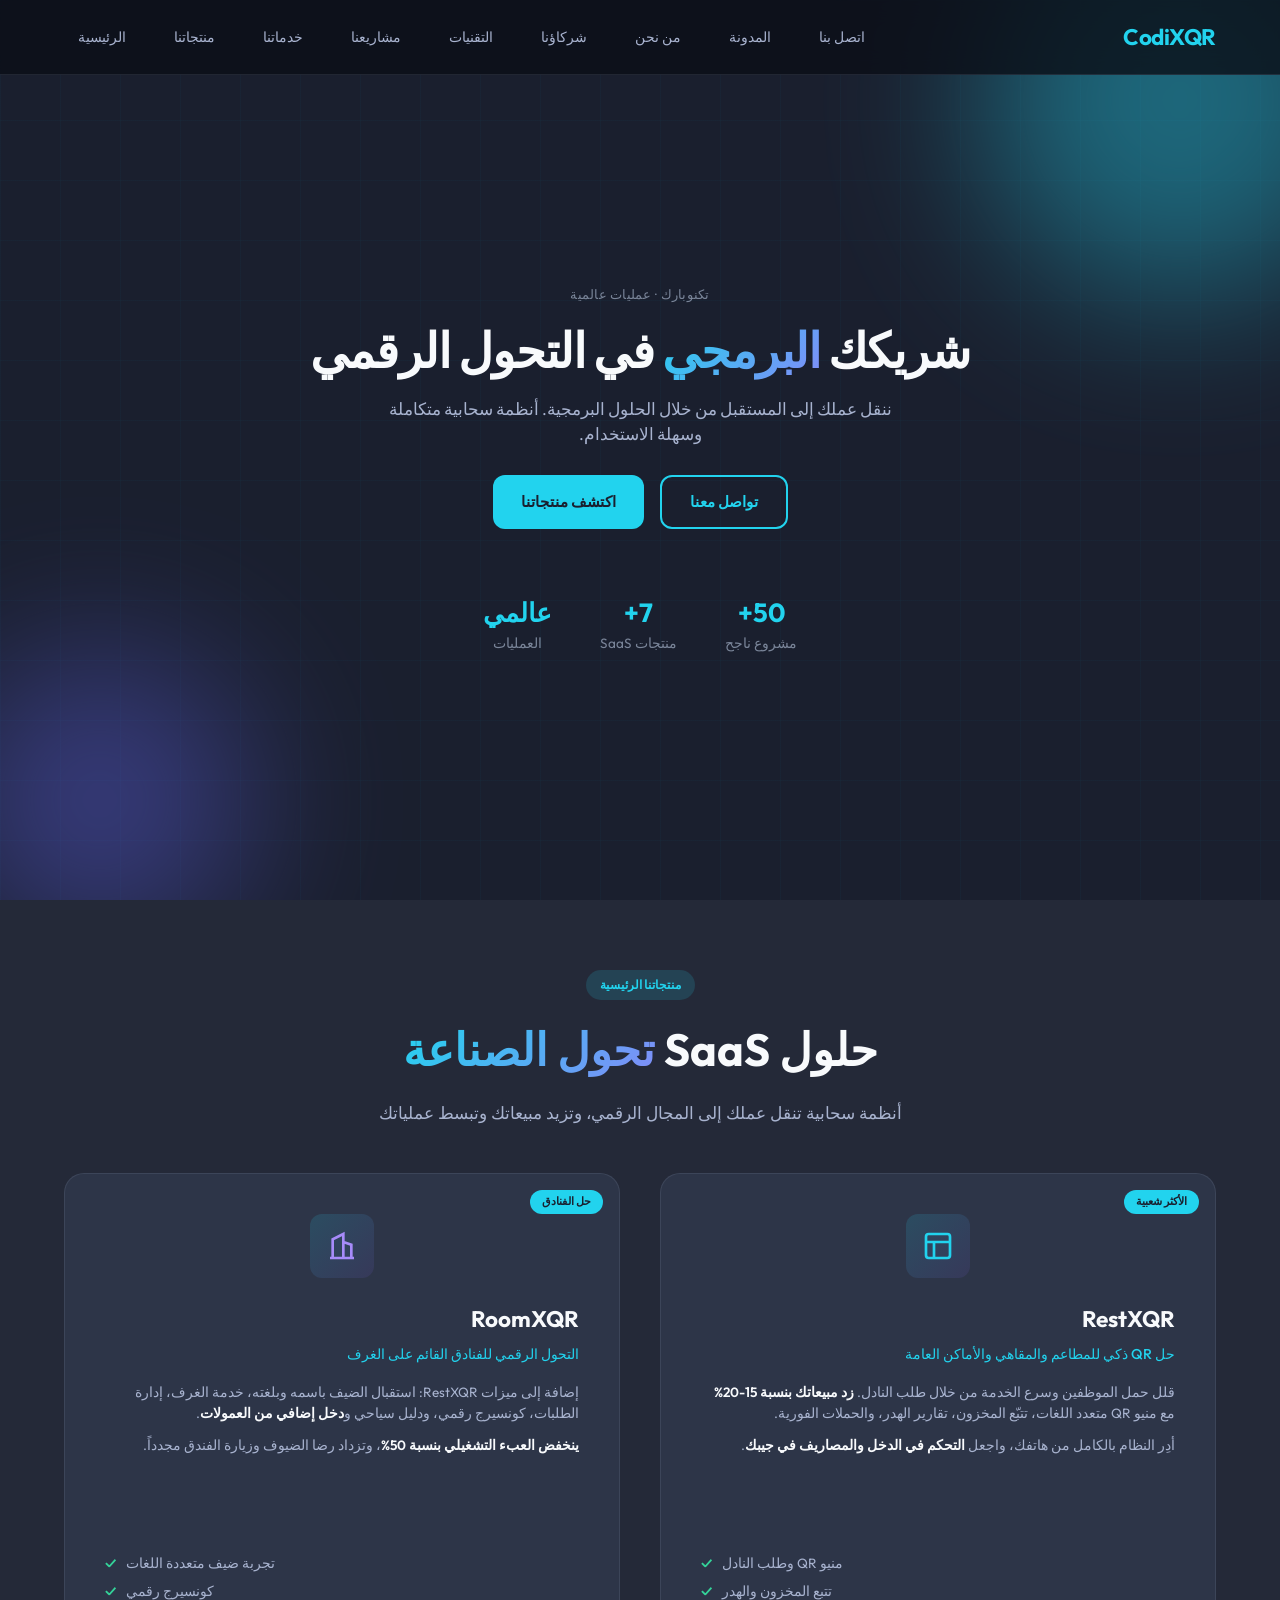
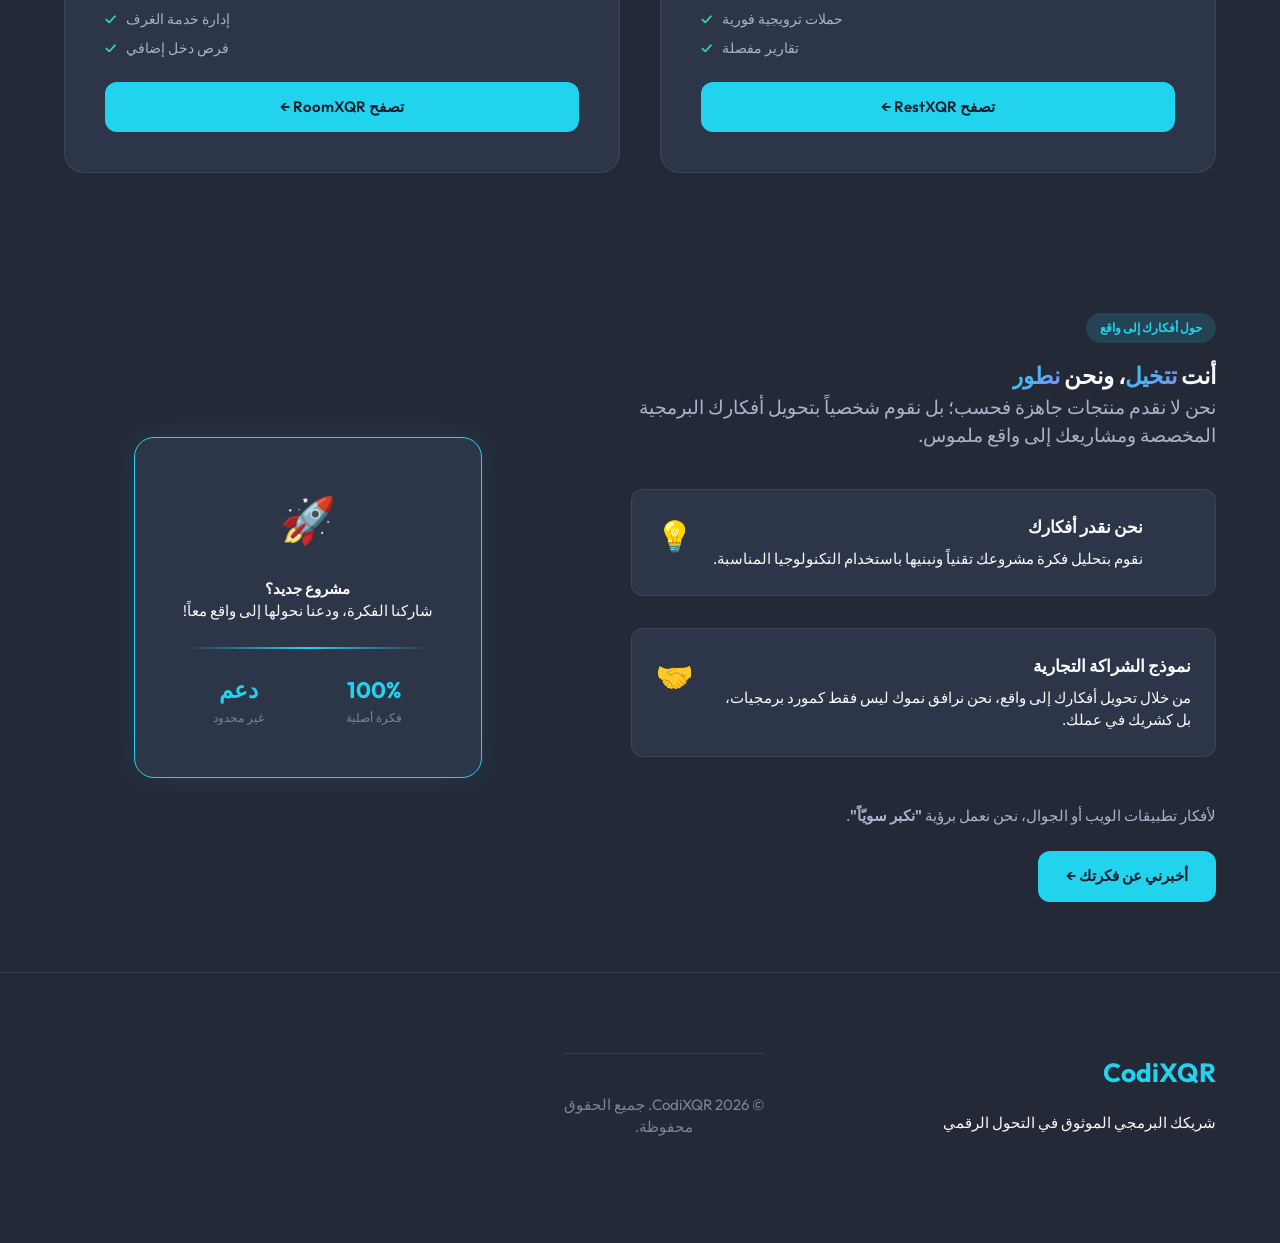
==== ar/index.html @ 5615c7a4 "feat: scale down UI sizes, overhaul responsiveness, and add multi-language support (EN, DE, RU, AR)" ====
<!DOCTYPE html>
<html lang="ar" dir="rtl">

<head>
    <meta charset="UTF-8">
    <meta name="viewport" content="width=device-width, initial-scale=1.0">
    <meta name="description"
        content="CodiXQR - شريكك البرمجي الموثوق في التحول الرقمي. نحن ننقل عملك إلى المستقبل مع RestXQR و RoomXQR والمزيد.">
    <title>CodiXQR | حلول البرمجيات والتحول الرقمي</title>
    <link rel="icon" type="image/png" href="../favicon.png">
    <link rel="apple-touch-icon" href="../favicon.png">
    <link rel="stylesheet" href="../css/styles.css">
    <link rel="preconnect" href="https://fonts.googleapis.com">
    <link rel="preconnect" href="https://fonts.gstatic.com" crossorigin>
    <link
        href="https://fonts.googleapis.com/css2?family=Outfit:wght@300;400;500;600;700&family=JetBrains+Mono:wght@400;500&display=swap"
        rel="stylesheet">
</head>

<body>
    <!-- Navigation -->
    <nav class="navbar" id="navbar">
        <div class="nav-container">
            <a href="#" class="logo">
                <span class="logo-text-full">CodiXQR</span>
            </a>
            <button class="nav-toggle" aria-label="فتح القائمة">
                <span></span><span></span><span></span>
            </button>
            <ul class="nav-menu">
                <li><a href="#hero">الرئيسية</a></li>
                <li><a href="#saas">منتجاتنا</a></li>
                <li><a href="#services">خدماتنا</a></li>
                <li><a href="#projects">مشاريعنا</a></li>
                <li><a href="#tech">التقنيات</a></li>
                <li><a href="#partners">شركاؤنا</a></li>
                <li><a href="#about">من نحن</a></li>
                <li><a href="#blog">المدونة</a></li>
                <li><a href="#contact">اتصل بنا</a></li>
            </ul>
        </div>
    </nav>

    <!-- Hero Section -->
    <header class="hero" id="hero">
        <div class="hero-bg">
            <div class="grid-pattern"></div>
            <div class="gradient-orb orb-1"></div>
            <div class="gradient-orb orb-2"></div>
        </div>
        <div class="hero-content">
            <p class="hero-badge-line">تكنوبارك · عمليات عالمية</p>
            <h1>شريكك <span class="highlight">البرمجي</span> في التحول الرقمي</h1>
            <p class="hero-subtitle">ننقل عملك إلى المستقبل من خلال الحلول البرمجية. أنظمة سحابية متكاملة وسهلة
                الاستخدام.</p>
            <div class="hero-cta">
                <a href="#saas" class="btn btn-primary">اكتشف منتجاتنا</a>
                <a href="#contact" class="btn btn-outline">تواصل معنا</a>
            </div>
        </div>
        <div class="hero-stats">
            <div class="stat">
                <span class="stat-number">50+</span>
                <span class="stat-label">مشروع ناجح</span>
            </div>
            <div class="stat">
                <span class="stat-number">7+</span>
                <span class="stat-label">منتجات SaaS</span>
            </div>
            <div class="stat">
                <span class="stat-number">عالمي</span>
                <span class="stat-label">العمليات</span>
            </div>
        </div>
    </header>

    <!-- SaaS Products -->
    <section class="saas-section" id="saas">
        <div class="container">
            <div class="section-header">
                <span class="section-tag">منتجاتنا الرئيسية</span>
                <h2>حلول SaaS <span class="highlight">تحول الصناعة</span></h2>
                <p>أنظمة سحابية تنقل عملك إلى المجال الرقمي، وتزيد مبيعاتك وتبسط عملياتك</p>
            </div>
            <div class="saas-grid">
                <article class="saas-card featured">
                    <div class="saas-card-badge">الأكثر شعبية</div>
                    <div class="saas-visual">
                        <div class="saas-icon-modern">
                            <svg viewBox="0 0 24 24" fill="none" stroke="currentColor" stroke-width="2">
                                <rect x="3" y="3" width="18" height="18" rx="2" />
                                <path d="M3 9h18M9 21V9" />
                            </svg>
                        </div>
                    </div>
                    <h3>RestXQR</h3>
                    <p class="saas-tagline">حل QR ذكي للمطاعم والمقاهي والأماكن العامة</p>
                    <div class="saas-desc-block">
                        <p>قلل حمل الموظفين وسرع الخدمة من خلال طلب النادل. <strong class="highlight-text">زد مبيعاتك
                                بنسبة 15-20%</strong> مع منيو QR متعدد اللغات، تتبّع المخزون، تقارير الهدر، والحملات
                            الفورية.</p>
                        <p>أدِر النظام بالكامل من هاتفك، واجعل <strong class="highlight-text">التحكم في الدخل والمصاريف
                                في جيبك</strong>.</p>
                    </div>
                    <ul class="saas-highlights">
                        <li><span class="highlight-icon">✓</span> منيو QR وطلب النادل</li>
                        <li><span class="highlight-icon">✓</span> تتبع المخزون والهدر</li>
                        <li><span class="highlight-icon">✓</span> حملات ترويجية فورية</li>
                        <li><span class="highlight-icon">✓</span> تقارير مفصلة</li>
                    </ul>
                    <a href="https://restxqr.com" target="_blank" rel="noopener" class="btn btn-primary btn-block">تصفح
                        RestXQR ←</a>
                </article>
                <article class="saas-card featured">
                    <div class="saas-card-badge">حل الفنادق</div>
                    <div class="saas-visual">
                        <div class="saas-icon-modern saas-icon-hotel">
                            <svg viewBox="0 0 24 24" fill="none" stroke="currentColor" stroke-width="2">
                                <path d="M3 21h18M5 21V7l8-4v18M19 21V11l-6-2" />
                                <path d="M9 9v.01M9 12v.01M9 15v.01M9 18v.01" />
                            </svg>
                        </div>
                    </div>
                    <h3>RoomXQR</h3>
                    <p class="saas-tagline">التحول الرقمي للفنادق القائم على الغرف</p>
                    <div class="saas-desc-block">
                        <p>إضافة إلى ميزات RestXQR: استقبال الضيف باسمه وبلغته، خدمة الغرف، إدارة الطلبات، كونسيرج رقمي،
                            ودليل سياحي و<strong class="highlight-text">دخل إضافي من العمولات</strong>.</p>
                        <p><strong class="highlight-text">ينخفض العبء التشغيلي بنسبة 50%</strong>، وتزداد رضا الضيوف
                            وزيارة الفندق مجدداً.</p>
                    </div>
                    <ul class="saas-highlights">
                        <li><span class="highlight-icon">✓</span> تجربة ضيف متعددة اللغات</li>
                        <li><span class="highlight-icon">✓</span> كونسيرج رقمي</li>
                        <li><span class="highlight-icon">✓</span> إدارة خدمة الغرف</li>
                        <li><span class="highlight-icon">✓</span> فرص دخل إضافي</li>
                    </ul>
                    <a href="https://roomxqr.com" target="_blank" rel="noopener" class="btn btn-primary btn-block">تصفح
                        RoomXQR ←</a>
                </article>
            </div>
        </div>
    </section>

    <!-- Partners Section -->
    <section class="partnership-section" id="partnership">
        <div class="container">
            <div class="partnership-grid">
                <div class="partnership-content">
                    <span class="section-tag">حول أفكارك إلى واقع</span>
                    <h2>أنت <span class="highlight">تتخيل</span>، ونحن <span class="highlight">نطور</span></h2>
                    <p class="lead">نحن لا نقدم منتجات جاهزة فحسب؛ بل نقوم شخصياً بتحويل أفكارك البرمجية المخصصة
                        ومشاريعك إلى واقع ملموس.</p>
                    <div class="partnership-features">
                        <div class="p-feature">
                            <div class="p-icon">💡</div>
                            <div class="p-info">
                                <h3>نحن نقدر أفكارك</h3>
                                <p>نقوم بتحليل فكرة مشروعك تقنياً ونبنيها باستخدام التكنولوجيا المناسبة.</p>
                            </div>
                        </div>
                        <div class="p-feature">
                            <div class="p-icon">🤝</div>
                            <div class="p-info">
                                <h3>نموذج الشراكة التجارية</h3>
                                <p>من خلال تحويل أفكارك إلى واقع، نحن نرافق نموك ليس فقط كمورد برمجيات، بل كشريك في
                                    عملك.</p>
                            </div>
                        </div>
                    </div>
                    <div class="partnership-cta">
                        <p>لأفكار تطبيقات الويب أو الجوال، نحن نعمل برؤية <strong>"نكبر سويّاً"</strong>.</p>
                        <a href="#contact" class="btn btn-primary">أخبرني عن فكرتك ←</a>
                    </div>
                </div>
                <div class="partnership-visual">
                    <div class="partnership-card-glow">
                        <div class="p-card-top">🚀</div>
                        <h4>مشروع جديد؟</h4>
                        <p>شاركنا الفكرة، ودعنا نحولها إلى واقع معاً!</p>
                        <div class="p-card-line"></div>
                        <div class="p-card-stats">
                            <div class="p-stat-item">
                                <strong>100%</strong>
                                <span>فكرة أصلية</span>
                            </div>
                            <div class="p-stat-item">
                                <strong>دعم</strong>
                                <span>غير محدود</span>
                            </div>
                        </div>
                    </div>
                </div>
            </div>
        </div>
    </section>

    <!-- Footer -->
    <footer class="footer">
        <div class="container">
            <div class="footer-grid">
                <div class="footer-brand">
                    <span class="footer-logo">CodiXQR</span>
                    <p>شريكك البرمجي الموثوق في التحول الرقمي</p>
                </div>
                <div class="footer-bottom">
                    <p>© 2026 CodiXQR. جميع الحقوق محفوظة.</p>
                </div>
            </div>
        </div>
    </footer>

    <script src="../js/main.js"></script>
</body>

</html>
---- css/styles.css ----
/* ===== CodiXQR - Yazılım Şirketi Sitesi ===== */
/* Modern, profesyonel, güvenilir tasarım */

:root {
    --bg-primary: #1a1f2e;
    --bg-secondary: #242938;
    --bg-card: #2d3548;
    --bg-card-hover: #353d52;
    --text-primary: #f8fafc;
    --text-secondary: #a8b3cf;
    --text-muted: #7a8599;
    --accent: #22d3ee;
    --accent-hover: #67e8f9;
    --accent-muted: rgba(34, 211, 238, 0.15);
    --accent-secondary: #a78bfa;
    --success: #34d399;
    --border: rgba(148, 163, 184, 0.15);
    --radius: 12px;
    --radius-lg: 20px;
    --shadow: 0 4px 24px rgba(0, 0, 0, 0.3);
    --transition: 0.3s cubic-bezier(0.4, 0, 0.2, 1);
}

* {
    margin: 0;
    padding: 0;
    box-sizing: border-box;
}

html {
    scroll-behavior: smooth;
    font-size: 15px;
    /* Reduced from 16px */
}

/* ===== RTL Support for Arabic ===== */
[dir="rtl"] {
    direction: rtl;
    text-align: right;
}

[dir="rtl"] .logo {
    flex-direction: row-reverse;
}

[dir="rtl"] .nav-menu {
    flex-direction: row-reverse;
    gap: 20px;
}

[dir="rtl"] .hero-cta {
    flex-direction: row-reverse;
}

[dir="rtl"] .contact-item {
    flex-direction: row-reverse;
    text-align: right;
}

[dir="rtl"] .partnership-grid {
    direction: rtl;
}

[dir="rtl"] .p-feature {
    flex-direction: row-reverse;
    text-align: right;
}

[dir="rtl"] .saas-highlights li {
    flex-direction: row-reverse;
}

[dir="rtl"] .btn i {
    margin-right: 0;
    margin-left: 8px;
}

body {
    font-family: 'Outfit', -apple-system, BlinkMacSystemFont, sans-serif;
    background: var(--bg-primary);
    color: var(--text-primary);
    line-height: 1.5;
    overflow-x: hidden;
}

.container {
    max-width: 1200px;
    /* Reduced from 1400px */
    margin: 0 auto;
    padding: 0 24px;
}

/* ===== Navigation ===== */
.navbar {
    position: fixed;
    top: 0;
    left: 0;
    right: 0;
    z-index: 1000;
    padding: 20px 0;
    background: rgba(10, 14, 23, 0.8);
    backdrop-filter: blur(12px);
    border-bottom: 1px solid var(--border);
    transition: var(--transition);
}

.navbar.scrolled {
    padding: 16px 0;
}

.nav-container {
    max-width: 1200px;
    margin: 0 auto;
    padding: 0 24px;
    display: flex;
    align-items: center;
    justify-content: space-between;
}

.logo {
    display: flex;
    align-items: center;
    text-decoration: none;
    color: var(--text-primary);
    font-weight: 700;
    font-size: 1.5rem;
}

.logo-text-full {
    color: var(--accent);
    letter-spacing: -0.02em;
    font-weight: 700;
}

.nav-menu {
    display: flex;
    list-style: none;
    gap: 8px;
}

.nav-menu a {
    color: var(--text-secondary);
    text-decoration: none;
    padding: 8px 14px;
    border-radius: 8px;
    font-size: 0.9rem;
    font-weight: 500;
    transition: var(--transition);
}

.nav-menu a:hover {
    color: var(--text-primary);
    background: var(--accent-muted);
}

.nav-toggle {
    display: none;
    flex-direction: column;
    gap: 5px;
    background: none;
    border: none;
    cursor: pointer;
    padding: 8px;
}

.nav-toggle span {
    width: 24px;
    height: 2px;
    background: var(--text-primary);
}

/* ===== Hero ===== */
.hero {
    min-height: 100vh;
    display: flex;
    flex-direction: column;
    justify-content: center;
    align-items: center;
    text-align: center;
    padding: 120px 24px 80px;
    position: relative;
}

.hero-bg {
    position: absolute;
    inset: 0;
    overflow: hidden;
    pointer-events: none;
}

.grid-pattern {
    position: absolute;
    inset: 0;
    background-image:
        linear-gradient(rgba(6, 182, 212, 0.03) 1px, transparent 1px),
        linear-gradient(90deg, rgba(6, 182, 212, 0.03) 1px, transparent 1px);
    background-size: 60px 60px;
}

.gradient-orb {
    position: absolute;
    border-radius: 50%;
    filter: blur(80px);
    opacity: 0.4;
    animation: float 8s ease-in-out infinite;
}

@keyframes float {

    0%,
    100% {
        transform: translate(0, 0);
    }

    50% {
        transform: translate(20px, -20px);
    }
}

.orb-1 {
    width: 400px;
    height: 400px;
    background: var(--accent);
    top: -100px;
    right: -100px;
    animation-delay: 0s;
}

.orb-2 {
    width: 300px;
    height: 300px;
    background: #6366f1;
    bottom: -50px;
    left: -50px;
    animation-delay: 2s;
}

.hero-content {
    position: relative;
    z-index: 1;
}

.hero-badge-line {
    font-size: 0.85rem;
    color: var(--text-muted);
    margin-bottom: 20px;
    letter-spacing: 0.02em;
}

.hero h1 {
    font-size: clamp(2rem, 4vw, 3.2rem);
    /* Scaled down */
    font-weight: 700;
    line-height: 1.1;
    margin-bottom: 20px;
    letter-spacing: -0.02em;
}

.highlight {
    background: linear-gradient(135deg, var(--accent), #818cf8);
    -webkit-background-clip: text;
    -webkit-text-fill-color: transparent;
    background-clip: text;
}

.hero-subtitle {
    font-size: 1.1rem;
    /* Scaled down */
    color: var(--text-secondary);
    max-width: 540px;
    margin: 0 auto 28px;
}

.hero-cta {
    display: flex;
    gap: 16px;
    justify-content: center;
    flex-wrap: wrap;
    margin-bottom: 64px;
}

.btn {
    display: inline-flex;
    align-items: center;
    justify-content: center;
    padding: 14px 28px;
    border-radius: var(--radius);
    font-weight: 600;
    font-size: 1rem;
    text-decoration: none;
    transition: var(--transition);
    cursor: pointer;
    border: none;
    font-family: inherit;
}

.btn-primary {
    background: var(--accent);
    color: var(--bg-primary);
}

.btn-primary:hover {
    background: var(--accent-hover);
    transform: translateY(-2px);
}

.btn-outline {
    background: transparent;
    color: var(--accent);
    border: 2px solid var(--accent);
}

.btn-outline:hover {
    background: var(--accent-muted);
    border-color: var(--accent-hover);
}

.btn-block {
    width: 100%;
}

.hero-stats {
    display: flex;
    gap: 48px;
    flex-wrap: wrap;
    justify-content: center;
}

.stat {
    text-align: center;
    animation: fadeInUp 0.8s ease-out;
}

.stat-number {
    display: block;
    font-size: 1.75rem;
    font-weight: 700;
    color: var(--accent);
}

.stat-label {
    font-size: 0.9rem;
    color: var(--text-muted);
}

/* ===== Section Styles ===== */
section {
    padding: 70px 0;
    /* Reduced from 100px */
}

.section-header {
    text-align: center;
    max-width: 700px;
    margin: 0 auto 48px;
}

.section-header h2 {
    font-size: clamp(2.25rem, 4vw, 3rem);
    margin-bottom: 16px;
}

.section-header p {
    color: var(--text-secondary);
    font-size: 1.15rem;
}

.section-tag {
    display: inline-block;
    padding: 6px 14px;
    background: var(--accent-muted);
    color: var(--accent);
    border-radius: 100px;
    font-size: 0.8rem;
    font-weight: 600;
    margin-bottom: 16px;
    text-transform: uppercase;
}

/* ===== Section Alternating Colors ===== */
.saas-section {
    background: var(--bg-secondary);
}

.services-section {
    background: var(--bg-primary);
}

.projects-section {
    background: var(--bg-secondary);
}

.tech-section {
    background: var(--bg-primary);
}

.partners-section {
    background: var(--bg-secondary);
}

.about-section {
    background: var(--bg-primary);
}

.blog-section {
    background: var(--bg-secondary);
}

.contact-section {
    background: var(--bg-primary);
}

/* SaaS Cards */
.saas-grid {
    display: grid;
    grid-template-columns: repeat(auto-fit, minmax(400px, 1fr));
    gap: 40px;
    max-width: 1200px;
    margin: 0 auto;
}

.saas-card {
    background: var(--bg-card);
    border: 1px solid var(--border);
    border-radius: var(--radius-lg);
    padding: 40px;
    position: relative;
    transition: var(--transition);
    display: flex;
    flex-direction: column;
    animation: fadeInUp 0.6s ease-out;
    min-height: 600px;
}

.saas-card:hover {
    border-color: rgba(6, 182, 212, 0.3);
    transform: translateY(-4px);
    box-shadow: var(--shadow);
}

.saas-card-badge {
    position: absolute;
    top: 16px;
    right: 16px;
    padding: 4px 12px;
    background: var(--accent);
    color: var(--bg-primary);
    font-size: 0.7rem;
    font-weight: 700;
    border-radius: 100px;
}

.saas-visual {
    margin-bottom: 24px;
}

.saas-icon-modern {
    width: 64px;
    height: 64px;
    background: linear-gradient(135deg, var(--accent-muted), rgba(139, 92, 246, 0.1));
    border-radius: var(--radius);
    display: flex;
    align-items: center;
    justify-content: center;
    margin: 0 auto;
}

.saas-icon-modern svg {
    width: 32px;
    height: 32px;
    color: var(--accent);
}

.saas-icon-hotel svg {
    color: var(--accent-secondary);
}

.saas-highlights {
    list-style: none;
    margin-bottom: 24px;
    display: grid;
    gap: 8px;
}

.saas-highlights li {
    display: flex;
    align-items: center;
    gap: 10px;
    color: var(--text-secondary);
    font-size: 0.9rem;
}

.highlight-icon {
    color: var(--success);
    font-weight: 700;
}

.saas-card h3 {
    font-size: 1.5rem;
    margin-bottom: 8px;
}

.saas-tagline {
    color: var(--accent);
    font-size: 0.95rem;
    font-weight: 500;
    margin-bottom: 16px;
}

.saas-desc-block {
    margin-bottom: 20px;
    flex-grow: 1;
}

.saas-desc-block p {
    color: var(--text-secondary);
    font-size: 0.9rem;
    line-height: 1.6;
    margin-bottom: 10px;
}

.highlight-text {
    color: var(--text-primary) !important;
    font-weight: 600;
}

/* ===== Services ===== */
.services-grid {
    display: grid;
    grid-template-columns: repeat(auto-fit, minmax(260px, 1fr));
    gap: 24px;
}

.service-card {
    background: var(--bg-card);
    border: 1px solid var(--border);
    border-radius: var(--radius);
    padding: 28px;
    transition: var(--transition);
}

.service-card:hover {
    background: var(--bg-card-hover);
    transform: translateY(-2px);
}

.service-icon {
    font-size: 2rem;
    margin-bottom: 16px;
}

.service-card h3 {
    font-size: 1.15rem;
    margin-bottom: 8px;
}

.service-card p {
    color: var(--text-secondary);
    font-size: 0.95rem;
}

/* ===== Partnership Section ===== */
.partnership-section {
    background: var(--bg-secondary);
}

.partnership-grid {
    display: grid;
    grid-template-columns: 1.2fr 1fr;
    gap: 80px;
    align-items: center;
    max-width: 1200px;
    margin: 0 auto;
}

.partnership-content .lead {
    font-size: 1.25rem;
    color: var(--text-secondary);
    margin-bottom: 40px;
}

.partnership-features {
    display: flex;
    flex-direction: column;
    gap: 32px;
    margin-bottom: 48px;
}

.p-feature {
    display: flex;
    gap: 20px;
    padding: 24px;
    background: var(--bg-card);
    border: 1px solid var(--border);
    border-radius: var(--radius);
    transition: var(--transition);
}

.p-feature:hover {
    border-color: var(--accent);
    transform: translateX(10px);
}

.p-icon {
    font-size: 2rem;
    flex-shrink: 0;
}

.p-info h3 {
    font-size: 1.15rem;
    margin-bottom: 8px;
    color: var(--text-primary);
}

.partnership-cta p {
    color: var(--text-secondary);
    margin-bottom: 24px;
}

.partnership-visual {
    display: flex;
    justify-content: center;
}

.partnership-card-glow {
    background: var(--bg-card);
    border: 1px solid var(--accent);
    padding: 48px;
    border-radius: var(--radius-lg);
    text-align: center;
    position: relative;
    box-shadow: 0 0 30px rgba(34, 211, 238, 0.1);
    animation: floatingEffect 4s ease-in-out infinite;
}

.p-card-top {
    font-size: 3rem;
    margin-bottom: 24px;
}

.p-card-line {
    height: 2px;
    background: linear-gradient(90deg, transparent, var(--accent), transparent);
    margin: 24px 0;
}

.p-card-stats {
    display: flex;
    justify-content: space-around;
    gap: 20px;
}

.p-stat-item strong {
    display: block;
    font-size: 1.5rem;
    color: var(--accent);
}

.p-stat-item span {
    font-size: 0.8rem;
    color: var(--text-muted);
}

/* ===== Projects ===== */
.projects-grid {
    display: grid;
    grid-template-columns: repeat(auto-fit, minmax(320px, 1fr));
    gap: 24px;
    margin-bottom: 48px;
}

.project-card {
    background: var(--bg-card);
    border: 1px solid var(--border);
    border-radius: var(--radius);
    padding: 24px;
    transition: var(--transition);
}

.project-card:hover {
    transform: translateY(-2px);
}

.project-category {
    font-size: 0.75rem;
    color: var(--accent);
    font-weight: 600;
    text-transform: uppercase;
}

.project-card h3 {
    font-size: 1.25rem;
    margin: 8px 0 12px;
}

.project-card p {
    color: var(--text-secondary);
    font-size: 0.9rem;
    margin-bottom: 12px;
}

.project-link {
    font-size: 0.85rem;
    color: var(--accent);
    text-decoration: none;
    font-weight: 500;
}

/* ===== Technologies Section (Slider Version) ===== */
.tech-slider-wrapper {
    display: flex;
    align-items: center;
    gap: 20px;
    max-width: 1200px;
    margin: 0 auto;
    position: relative;
}

.tech-track {
    display: flex;
    gap: 20px;
    overflow-x: auto;
    scroll-behavior: smooth;
    scrollbar-width: none;
    -ms-overflow-style: none;
    padding: 20px 5px;
    flex: 1;
}

.tech-track::-webkit-scrollbar {
    display: none;
}

.tech-card {
    flex: 0 0 calc(25% - 15px);
    background: var(--bg-card);
    border: 1px solid var(--border);
    border-radius: var(--radius);
    padding: 32px 24px;
    text-align: center;
    transition: var(--transition);
}

.tech-card:hover {
    border-color: rgba(34, 211, 238, 0.4);
    transform: translateY(-5px);
    background: var(--bg-card-hover);
}

.tech-icon {
    font-size: 2.5rem;
    display: block;
    margin-bottom: 16px;
}

.tech-card h4 {
    font-size: 1rem;
    margin-bottom: 8px;
    font-weight: 600;
    color: var(--text-primary);
}

.tech-desc {
    font-size: 0.8rem;
    color: var(--text-muted);
}

.tech-arrow {
    flex-shrink: 0;
    width: 48px;
    height: 48px;
    border-radius: 50%;
    border: 1px solid var(--border);
    background: var(--bg-card);
    color: var(--text-secondary);
    font-size: 1.5rem;
    cursor: pointer;
    transition: var(--transition);
    display: flex;
    align-items: center;
    justify-content: center;
}

.tech-arrow:hover {
    border-color: var(--accent);
    color: var(--accent);
}

/* ===== Partners Slider ===== */
.partners-slider-wrapper {
    display: flex;
    align-items: center;
    gap: 20px;
    max-width: 1100px;
    margin: 0 auto;
}

.partners-slider {
    display: flex;
    gap: 16px;
    overflow-x: auto;
    scroll-behavior: smooth;
    scrollbar-width: none;
    -ms-overflow-style: none;
    flex: 1;
}

.partners-slider::-webkit-scrollbar {
    display: none;
}

.partner-box {
    flex: 0 0 280px;
    background: var(--bg-card);
    border: 1px solid var(--border);
    border-radius: var(--radius);
    padding: 24px 20px;
    text-align: center;
    font-size: 0.85rem;
    font-weight: 700;
    color: var(--text-primary);
    text-transform: uppercase;
    text-decoration: none;
    transition: var(--transition);
}

.partner-box:hover {
    border-color: var(--accent);
    transform: translateY(-2px);
}

.partner-arrow {
    flex-shrink: 0;
    width: 44px;
    height: 44px;
    border-radius: 50%;
    border: 1px solid var(--border);
    background: var(--bg-card);
    color: var(--text-secondary);
    font-size: 1.5rem;
    cursor: pointer;
    transition: var(--transition);
}

/* ===== Hakkımızda Action Chips ===== */
.about-action-buttons {
    display: flex;
    flex-wrap: wrap;
    gap: 12px;
    margin-top: 24px;
}

.action-chip {
    padding: 10px 20px;
    background: var(--bg-card);
    border: 1px solid var(--border);
    border-radius: 100px;
    color: var(--text-primary);
    text-decoration: none;
    font-size: 0.9rem;
    font-weight: 500;
    transition: var(--transition);
    display: inline-flex;
    align-items: center;
    justify-content: center;
}

.action-chip:hover {
    background: var(--accent);
    color: var(--bg-primary);
    border-color: var(--accent);
    transform: translateY(-3px);
    box-shadow: 0 4px 12px rgba(34, 211, 238, 0.3);
}

/* ===== Floating Badges (Hakkımızda Görseli) ===== */
.floating-badges-container {
    position: relative;
    width: 100%;
    height: 450px;
    display: flex;
    align-items: center;
    justify-content: center;
}

.badge-item {
    position: absolute;
    background: var(--bg-card);
    border: 1px solid var(--border);
    border-radius: 100px;
    padding: 16px 24px;
    display: flex;
    align-items: center;
    gap: 12px;
    box-shadow: var(--shadow);
    transition: var(--transition);
    animation: floatingEffect 4s ease-in-out infinite;
    cursor: default;
    z-index: 2;
}

.badge-item:hover {
    transform: scale(1.05) translateY(-5px);
    border-color: var(--accent);
    background: var(--bg-card-hover);
    z-index: 10;
}

.badge-icon {
    font-size: 1.5rem;
}

.badge-text {
    display: flex;
    flex-direction: column;
    line-height: 1.2;
}

.badge-text strong {
    font-size: 1rem;
    color: var(--text-primary);
}

.badge-text span {
    font-size: 0.75rem;
    color: var(--text-secondary);
}

/* Pozisyonlar ve Animasyon Gecikmeleri */
.b-1 {
    top: 10%;
    left: 10%;
    animation-delay: 0s;
}

.b-2 {
    top: 15%;
    right: 15%;
    animation-delay: 1s;
}

.b-3 {
    bottom: 20%;
    left: 20%;
    animation-delay: 0.5s;
}

.b-4 {
    bottom: 10%;
    right: 5%;
    animation-delay: 1.5s;
}

@keyframes floatingEffect {

    0%,
    100% {
        transform: translateY(0);
    }

    50% {
        transform: translateY(-15px);
    }
}

.badge-center-logo {
    width: 140px;
    height: 140px;
    background: var(--bg-primary);
    border: 2px solid var(--accent);
    border-radius: 50%;
    display: flex;
    align-items: center;
    justify-content: center;
    font-size: 1.2rem;
    font-weight: 700;
    box-shadow: 0 0 30px rgba(34, 211, 238, 0.2);
    z-index: 1;
    position: relative;
}

.badge-center-logo::after {
    content: '';
    position: absolute;
    inset: -10px;
    border: 1px dashed var(--accent);
    border-radius: 50%;
    opacity: 0.3;
    animation: rotateSlow 20s linear infinite;
}

@keyframes rotateSlow {
    from {
        transform: rotate(0deg);
    }

    to {
        transform: rotate(360deg);
    }
}

/* ===== Blog Section ===== */
.blog-grid {
    display: grid;
    grid-template-columns: repeat(auto-fit, minmax(320px, 1fr));
    gap: 32px;
}

.blog-card {
    background: var(--bg-card);
    border: 1px solid var(--border);
    border-radius: var(--radius-lg);
    padding: 32px;
    transition: var(--transition);
    display: flex;
    flex-direction: column;
}

.blog-card:hover {
    border-color: rgba(6, 182, 212, 0.3);
    transform: translateY(-4px);
    box-shadow: var(--shadow);
}

.blog-date {
    font-size: 0.8rem;
    color: var(--text-muted);
    display: block;
    margin-bottom: 12px;
}

.blog-card h3 {
    margin-bottom: 16px;
    font-size: 1.25rem;
    line-height: 1.4;
    color: var(--text-primary);
}

.blog-card p {
    color: var(--text-secondary);
    font-size: 0.95rem;
    line-height: 1.6;
    margin-bottom: 24px;
    flex-grow: 1;
}

.blog-link {
    font-size: 0.9rem;
    color: var(--accent);
    text-decoration: none;
    font-weight: 600;
    display: inline-flex;
    align-items: center;
    transition: var(--transition);
}

.blog-link:hover {
    color: var(--accent-hover);
    transform: translateX(5px);
}

/* ===== Blog Post Pages (Article styles) ===== */
.blog-post {
    padding: 140px 24px 80px;
    min-height: 100vh;
}

.blog-category {
    display: inline-block;
    padding: 6px 14px;
    background: var(--accent-muted);
    color: var(--accent);
    border-radius: 100px;
    font-size: 0.75rem;
    font-weight: 600;
    text-transform: uppercase;
    margin-bottom: 16px;
}

.blog-post h1 {
    font-size: clamp(2.5rem, 5vw, 3.5rem);
    line-height: 1.2;
    margin-bottom: 16px;
    font-weight: 700;
}

.blog-meta {
    color: var(--text-muted);
    font-size: 0.9rem;
    margin-bottom: 32px;
}

.blog-hero-image {
    width: 100%;
    max-width: 1000px;
    height: auto;
    max-height: 500px;
    object-fit: cover;
    border-radius: var(--radius-lg);
    margin-bottom: 48px;
    border: 1px solid var(--border);
}

.blog-content {
    max-width: 800px;
    margin: 0 auto;
}

.blog-content .lead {
    font-size: 1.25rem;
    color: var(--text-secondary);
    line-height: 1.7;
    margin-bottom: 32px;
}

.blog-content h2 {
    font-size: 1.75rem;
    margin-top: 48px;
    margin-bottom: 20px;
    color: var(--text-primary);
}

.blog-content p {
    color: var(--text-secondary);
    line-height: 1.8;
    margin-bottom: 20px;
    font-size: 1.05rem;
}

.blog-content ul {
    color: var(--text-secondary);
    line-height: 1.8;
    margin-left: 24px;
    margin-bottom: 20px;
    font-size: 1.05rem;
}

.cta-box {
    background: var(--bg-card);
    border: 1px solid var(--accent);
    border-radius: var(--radius);
    padding: 32px;
    margin: 48px 0;
    text-align: center;
}

.cta-box a {
    color: var(--accent);
    font-weight: 700;
    text-decoration: none;
}

/* ===== Contact Section ===== */
.contact-section {
    padding: 120px 0;
}

.contact-grid {
    display: grid;
    grid-template-columns: 1fr 1fr;
    gap: 80px;
    align-items: start;
    max-width: 1200px;
    margin: 0 auto;
}

.contact-info {
    padding-right: 20px;
}

.contact-info h2 {
    font-size: 3rem;
    margin-bottom: 24px;
}

.contact-info>p {
    font-size: 1.15rem;
    color: var(--text-secondary);
    margin-bottom: 48px;
    line-height: 1.7;
}

.contact-details {
    display: flex;
    flex-direction: column;
    gap: 20px;
}

.contact-item {
    display: flex;
    align-items: center;
    gap: 16px;
    color: var(--text-secondary);
    text-decoration: none;
    padding: 20px 24px;
    background: var(--bg-card);
    border-radius: var(--radius-lg);
    border: 1px solid var(--border);
    transition: var(--transition);
    font-size: 1.1rem;
}

.contact-item:hover {
    color: var(--accent);
    border-color: var(--accent);
    background: var(--bg-card-hover);
    transform: translateX(10px);
}

.contact-item.cta-link {
    font-weight: 600;
}

.contact-icon {
    font-size: 1.5rem;
}

.contact-form-wrapper {
    background: var(--bg-card);
    padding: 48px;
    border-radius: var(--radius-lg);
    border: 1px solid var(--border);
    box-shadow: var(--shadow);
}

.contact-form {
    display: flex;
    flex-direction: column;
    gap: 24px;
}

.contact-form input,
.contact-form select,
.contact-form textarea {
    padding: 16px 20px;
    background: var(--bg-primary);
    border: 1px solid var(--border);
    border-radius: var(--radius);
    color: var(--text-primary);
    font-family: inherit;
    font-size: 1rem;
    transition: var(--transition);
}

.contact-form input:focus,
.contact-form select:focus,
.contact-form textarea:focus {
    outline: none;
    border-color: var(--accent);
    box-shadow: 0 0 0 4px var(--accent-muted);
}

/* ===== Footer ===== */
.footer {
    background: var(--bg-secondary);
    border-top: 1px solid var(--border);
    padding: 80px 0 40px;
}

.footer-grid {
    display: grid;
    grid-template-columns: 2fr 1fr 1fr 1fr;
    gap: 48px;
    margin-bottom: 64px;
}

.footer-logo {
    font-size: 1.75rem;
    font-weight: 700;
    color: var(--accent);
    margin-bottom: 20px;
    display: inline-block;
}

.footer-bottom {
    padding-top: 40px;
    border-top: 1px solid var(--border);
    text-align: center;
    color: var(--text-muted);
}

/* ===== WhatsApp ===== */
.floating-btn {
    position: fixed;
    bottom: 32px;
    right: 32px;
    width: 64px;
    height: 64px;
    background: linear-gradient(135deg, #25D366, #128C7E);
    border-radius: 50%;
    display: flex;
    align-items: center;
    justify-content: center;
    box-shadow: 0 8px 24px rgba(37, 211, 102, 0.4);
    z-index: 999;
    animation: floatPulse 3s ease-in-out infinite;
    text-decoration: none;
}

@keyframes floatPulse {

    0%,
    100% {
        transform: translateY(0) scale(1);
    }

    50% {
        transform: translateY(-8px) scale(1.05);
    }
}

/* ===== Responsive ===== */
@media (max-width: 1200px) {
    .container {
        max-width: 100%;
    }

    .hero h1 {
        font-size: 3rem;
    }

    .partnership-grid {
        gap: 40px;
    }
}

@media (max-width: 1024px) {

    .about-grid,
    .contact-grid,
    .partnership-grid {
        grid-template-columns: 1fr;
        gap: 40px;
    }

    .partnership-visual,
    .about-visual {
        order: -1;
        max-width: 500px;
        margin: 0 auto;
    }

    .footer-grid {
        grid-template-columns: 1fr 1fr;
        gap: 32px;
    }

    .tech-card {
        flex: 0 0 calc(50% - 10px);
    }

    .contact-info {
        padding-right: 0;
        text-align: center;
    }

    .contact-info h2 {
        font-size: 2.2rem;
    }
}

@media (max-width: 768px) {
    .nav-menu {
        position: fixed;
        top: 0;
        right: -100%;
        width: 100%;
        height: 100vh;
        background: var(--bg-secondary);
        flex-direction: column;
        justify-content: center;
        align-items: center;
        padding: 40px;
        transition: 0.4s cubic-bezier(0.4, 0, 0.2, 1);
        z-index: 1001;
    }

    .nav-menu.active {
        right: 0;
    }

    .nav-toggle {
        display: flex;
        z-index: 1002;
    }

    .hero {
        padding: 100px 20px 40px;
    }

    .hero h1 {
        font-size: 2.2rem;
    }

    .hero-stats {
        gap: 24px;
    }

    .saas-grid {
        grid-template-columns: 1fr;
    }

    .saas-card {
        min-height: auto;
        padding: 24px;
    }

    .tech-card {
        flex: 0 0 100%;
    }

    .partner-box {
        flex: 0 0 180px;
    }

    .contact-form-wrapper {
        padding: 24px;
    }

    .contact-info h2 {
        font-size: 2rem;
    }

    section {
        padding: 50px 0;
    }

    .section-header h2 {
        font-size: 1.8rem;
    }
}

@media (max-width: 480px) {
    .hero-cta {
        flex-direction: column;
        width: 100%;
    }

    .btn {
        width: 100%;
    }

    .stat-number {
        font-size: 1.5rem;
    }
}
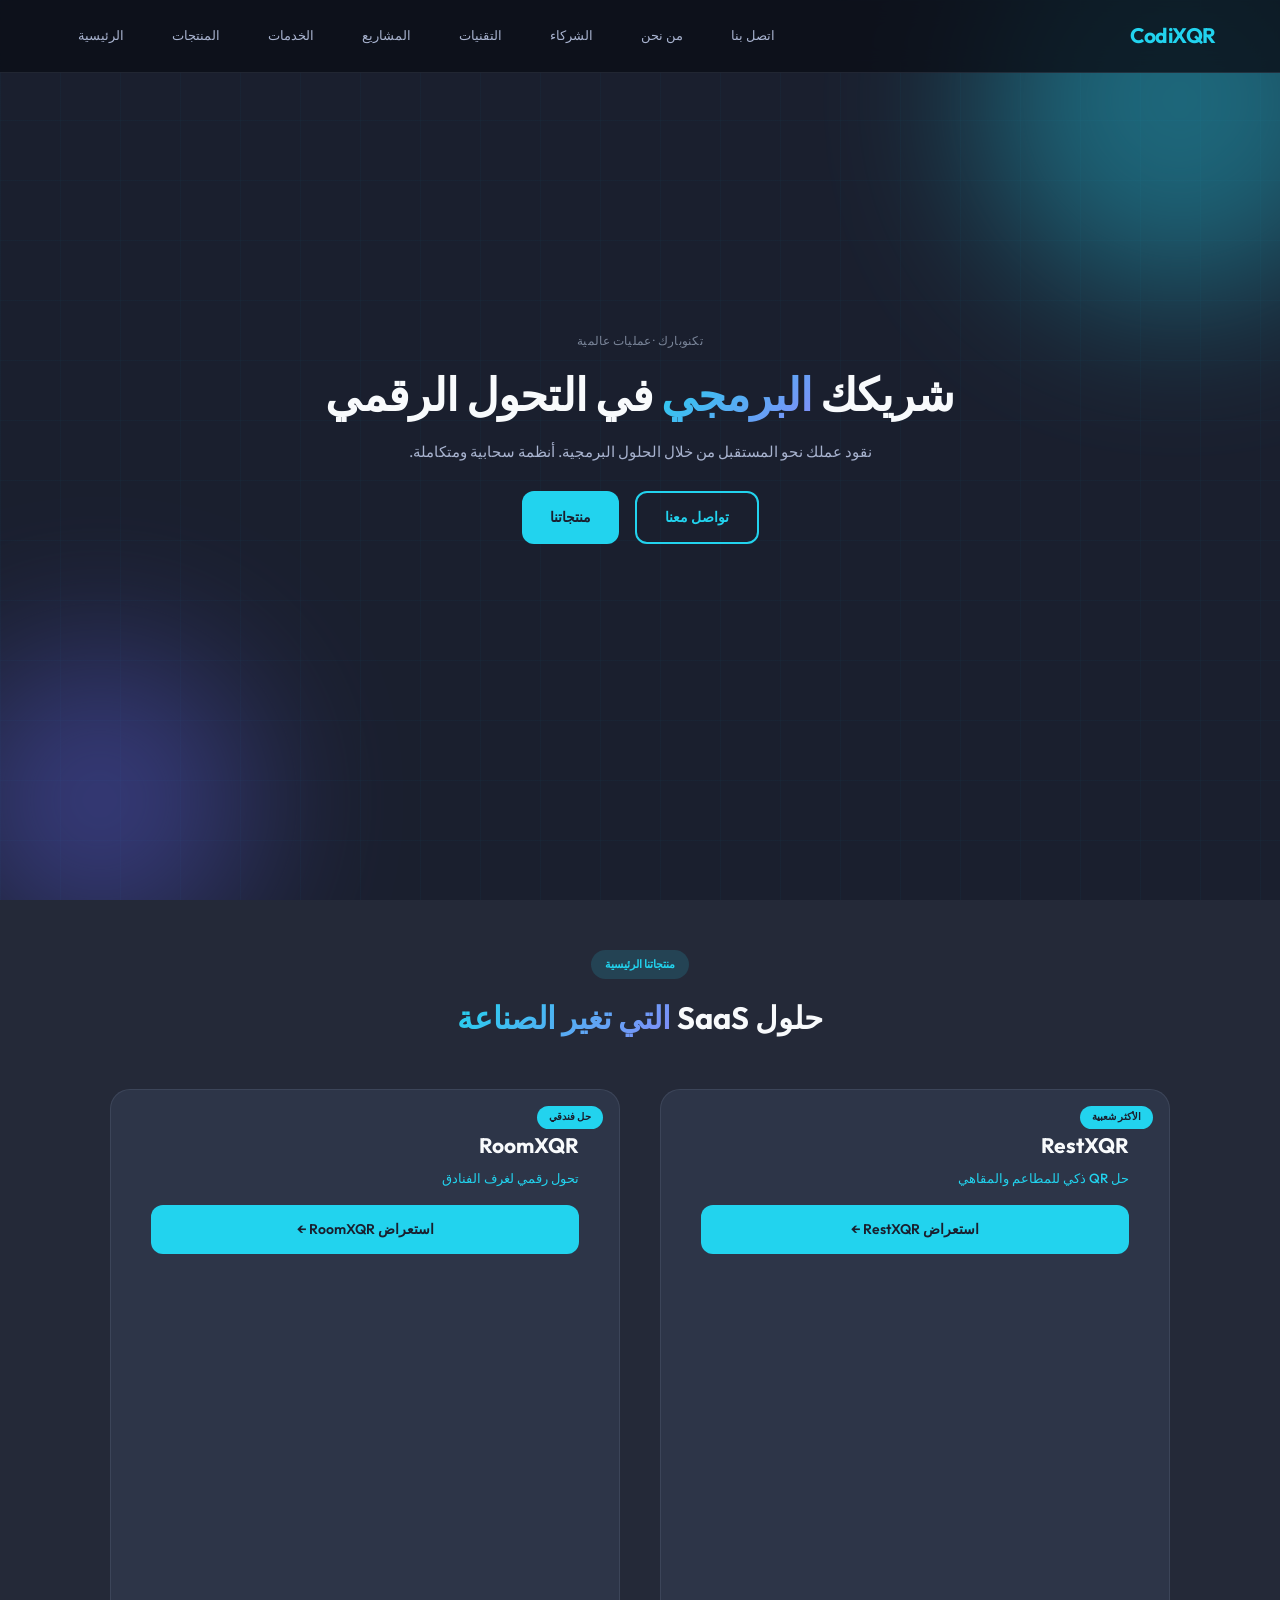
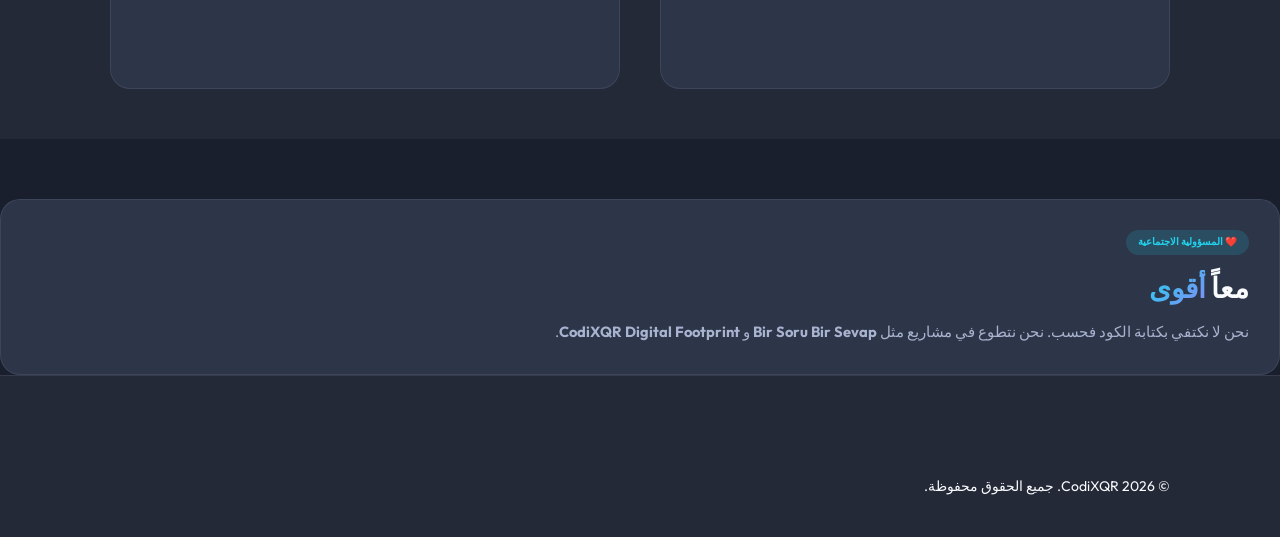
==== commit 6ded5c0c: "design: scale down tech section, sync all translations with new design, and break cache" ====
--- a/ar/index.html
+++ b/ar/index.html
@@ -4,12 +4,11 @@
 <head>
     <meta charset="UTF-8">
     <meta name="viewport" content="width=device-width, initial-scale=1.0">
-    <meta name="description"
-        content="CodiXQR - شريكك البرمجي الموثوق في التحول الرقمي. نحن ننقل عملك إلى المستقبل مع RestXQR و RoomXQR والمزيد.">
+    <meta name="description" content="CodiXQR - شريكك البرمجي الموثوق في التحول الرقمي. RestXQR و RoomXQR والمزيد.">
     <title>CodiXQR | حلول البرمجيات والتحول الرقمي</title>
     <link rel="icon" type="image/png" href="../favicon.png">
     <link rel="apple-touch-icon" href="../favicon.png">
-    <link rel="stylesheet" href="../css/styles.css">
+    <link rel="stylesheet" href="../css/styles.css?v=1.1">
     <link rel="preconnect" href="https://fonts.googleapis.com">
     <link rel="preconnect" href="https://fonts.gstatic.com" crossorigin>
     <link
@@ -29,13 +28,12 @@
             </button>
             <ul class="nav-menu">
                 <li><a href="#hero">الرئيسية</a></li>
-                <li><a href="#saas">منتجاتنا</a></li>
-                <li><a href="#services">خدماتنا</a></li>
-                <li><a href="#projects">مشاريعنا</a></li>
+                <li><a href="#saas">المنتجات</a></li>
+                <li><a href="#services">الخدمات</a></li>
+                <li><a href="#projects">المشاريع</a></li>
                 <li><a href="#tech">التقنيات</a></li>
-                <li><a href="#partners">شركاؤنا</a></li>
+                <li><a href="#partners">الشركاء</a></li>
                 <li><a href="#about">من نحن</a></li>
-                <li><a href="#blog">المدونة</a></li>
                 <li><a href="#contact">اتصل بنا</a></li>
             </ul>
         </div>
@@ -51,25 +49,10 @@
         <div class="hero-content">
             <p class="hero-badge-line">تكنوبارك · عمليات عالمية</p>
             <h1>شريكك <span class="highlight">البرمجي</span> في التحول الرقمي</h1>
-            <p class="hero-subtitle">ننقل عملك إلى المستقبل من خلال الحلول البرمجية. أنظمة سحابية متكاملة وسهلة
-                الاستخدام.</p>
+            <p class="hero-subtitle">نقود عملك نحو المستقبل من خلال الحلول البرمجية. أنظمة سحابية ومتكاملة.</p>
             <div class="hero-cta">
-                <a href="#saas" class="btn btn-primary">اكتشف منتجاتنا</a>
+                <a href="#saas" class="btn btn-primary">منتجاتنا</a>
                 <a href="#contact" class="btn btn-outline">تواصل معنا</a>
-            </div>
-        </div>
-        <div class="hero-stats">
-            <div class="stat">
-                <span class="stat-number">50+</span>
-                <span class="stat-label">مشروع ناجح</span>
-            </div>
-            <div class="stat">
-                <span class="stat-number">7+</span>
-                <span class="stat-label">منتجات SaaS</span>
-            </div>
-            <div class="stat">
-                <span class="stat-number">عالمي</span>
-                <span class="stat-label">العمليات</span>
             </div>
         </div>
     </header>
@@ -79,138 +62,48 @@
         <div class="container">
             <div class="section-header">
                 <span class="section-tag">منتجاتنا الرئيسية</span>
-                <h2>حلول SaaS <span class="highlight">تحول الصناعة</span></h2>
-                <p>أنظمة سحابية تنقل عملك إلى المجال الرقمي، وتزيد مبيعاتك وتبسط عملياتك</p>
+                <h2>حلول SaaS <span class="highlight">التي تغير الصناعة</span></h2>
             </div>
             <div class="saas-grid">
                 <article class="saas-card featured">
                     <div class="saas-card-badge">الأكثر شعبية</div>
-                    <div class="saas-visual">
-                        <div class="saas-icon-modern">
-                            <svg viewBox="0 0 24 24" fill="none" stroke="currentColor" stroke-width="2">
-                                <rect x="3" y="3" width="18" height="18" rx="2" />
-                                <path d="M3 9h18M9 21V9" />
-                            </svg>
-                        </div>
-                    </div>
                     <h3>RestXQR</h3>
-                    <p class="saas-tagline">حل QR ذكي للمطاعم والمقاهي والأماكن العامة</p>
-                    <div class="saas-desc-block">
-                        <p>قلل حمل الموظفين وسرع الخدمة من خلال طلب النادل. <strong class="highlight-text">زد مبيعاتك
-                                بنسبة 15-20%</strong> مع منيو QR متعدد اللغات، تتبّع المخزون، تقارير الهدر، والحملات
-                            الفورية.</p>
-                        <p>أدِر النظام بالكامل من هاتفك، واجعل <strong class="highlight-text">التحكم في الدخل والمصاريف
-                                في جيبك</strong>.</p>
-                    </div>
-                    <ul class="saas-highlights">
-                        <li><span class="highlight-icon">✓</span> منيو QR وطلب النادل</li>
-                        <li><span class="highlight-icon">✓</span> تتبع المخزون والهدر</li>
-                        <li><span class="highlight-icon">✓</span> حملات ترويجية فورية</li>
-                        <li><span class="highlight-icon">✓</span> تقارير مفصلة</li>
-                    </ul>
-                    <a href="https://restxqr.com" target="_blank" rel="noopener" class="btn btn-primary btn-block">تصفح
-                        RestXQR ←</a>
+                    <p class="saas-tagline">حل QR ذكي للمطاعم والمقاهي</p>
+                    <a href="https://restxqr.com" target="_blank" rel="noopener"
+                        class="btn btn-primary btn-block">استعراض RestXQR ←</a>
                 </article>
                 <article class="saas-card featured">
-                    <div class="saas-card-badge">حل الفنادق</div>
-                    <div class="saas-visual">
-                        <div class="saas-icon-modern saas-icon-hotel">
-                            <svg viewBox="0 0 24 24" fill="none" stroke="currentColor" stroke-width="2">
-                                <path d="M3 21h18M5 21V7l8-4v18M19 21V11l-6-2" />
-                                <path d="M9 9v.01M9 12v.01M9 15v.01M9 18v.01" />
-                            </svg>
-                        </div>
-                    </div>
+                    <div class="saas-card-badge">حل فندقي</div>
                     <h3>RoomXQR</h3>
-                    <p class="saas-tagline">التحول الرقمي للفنادق القائم على الغرف</p>
-                    <div class="saas-desc-block">
-                        <p>إضافة إلى ميزات RestXQR: استقبال الضيف باسمه وبلغته، خدمة الغرف، إدارة الطلبات، كونسيرج رقمي،
-                            ودليل سياحي و<strong class="highlight-text">دخل إضافي من العمولات</strong>.</p>
-                        <p><strong class="highlight-text">ينخفض العبء التشغيلي بنسبة 50%</strong>، وتزداد رضا الضيوف
-                            وزيارة الفندق مجدداً.</p>
-                    </div>
-                    <ul class="saas-highlights">
-                        <li><span class="highlight-icon">✓</span> تجربة ضيف متعددة اللغات</li>
-                        <li><span class="highlight-icon">✓</span> كونسيرج رقمي</li>
-                        <li><span class="highlight-icon">✓</span> إدارة خدمة الغرف</li>
-                        <li><span class="highlight-icon">✓</span> فرص دخل إضافي</li>
-                    </ul>
-                    <a href="https://roomxqr.com" target="_blank" rel="noopener" class="btn btn-primary btn-block">تصفح
-                        RoomXQR ←</a>
+                    <p class="saas-tagline">تحول رقمي لغرف الفنادق</p>
+                    <a href="https://roomxqr.com" target="_blank" rel="noopener"
+                        class="btn btn-primary btn-block">استعراض RoomXQR ←</a>
                 </article>
             </div>
         </div>
     </section>
 
-    <!-- Partners Section -->
-    <section class="partnership-section" id="partnership">
-        <div class="container">
-            <div class="partnership-grid">
-                <div class="partnership-content">
-                    <span class="section-tag">حول أفكارك إلى واقع</span>
-                    <h2>أنت <span class="highlight">تتخيل</span>، ونحن <span class="highlight">نطور</span></h2>
-                    <p class="lead">نحن لا نقدم منتجات جاهزة فحسب؛ بل نقوم شخصياً بتحويل أفكارك البرمجية المخصصة
-                        ومشاريعك إلى واقع ملموس.</p>
-                    <div class="partnership-features">
-                        <div class="p-feature">
-                            <div class="p-icon">💡</div>
-                            <div class="p-info">
-                                <h3>نحن نقدر أفكارك</h3>
-                                <p>نقوم بتحليل فكرة مشروعك تقنياً ونبنيها باستخدام التكنولوجيا المناسبة.</p>
-                            </div>
-                        </div>
-                        <div class="p-feature">
-                            <div class="p-icon">🤝</div>
-                            <div class="p-info">
-                                <h3>نموذج الشراكة التجارية</h3>
-                                <p>من خلال تحويل أفكارك إلى واقع، نحن نرافق نموك ليس فقط كمورد برمجيات، بل كشريك في
-                                    عملك.</p>
-                            </div>
-                        </div>
-                    </div>
-                    <div class="partnership-cta">
-                        <p>لأفكار تطبيقات الويب أو الجوال، نحن نعمل برؤية <strong>"نكبر سويّاً"</strong>.</p>
-                        <a href="#contact" class="btn btn-primary">أخبرني عن فكرتك ←</a>
-                    </div>
-                </div>
-                <div class="partnership-visual">
-                    <div class="partnership-card-glow">
-                        <div class="p-card-top">🚀</div>
-                        <h4>مشروع جديد؟</h4>
-                        <p>شاركنا الفكرة، ودعنا نحولها إلى واقع معاً!</p>
-                        <div class="p-card-line"></div>
-                        <div class="p-card-stats">
-                            <div class="p-stat-item">
-                                <strong>100%</strong>
-                                <span>فكرة أصلية</span>
-                            </div>
-                            <div class="p-stat-item">
-                                <strong>دعم</strong>
-                                <span>غير محدود</span>
-                            </div>
-                        </div>
-                    </div>
+    <!-- Social Impact Card -->
+    <div class="impact-section-wrapper">
+        <div class="impact-card">
+            <div class="impact-badge">❤️ المسؤولية الاجتماعية</div>
+            <div class="impact-grid-mini">
+                <div class="impact-main">
+                    <h3>معاً <span class="highlight">أقوى</span></h3>
+                    <p>نحن لا نكتفي بكتابة الكود فحسب. نحن نتطوع في مشاريع مثل <strong>Bir Soru Bir Sevap</strong> و
+                        <strong>CodiXQR Digital Footprint</strong>.</p>
                 </div>
             </div>
         </div>
-    </section>
+    </div>
 
-    <!-- Footer -->
     <footer class="footer">
         <div class="container">
-            <div class="footer-grid">
-                <div class="footer-brand">
-                    <span class="footer-logo">CodiXQR</span>
-                    <p>شريكك البرمجي الموثوق في التحول الرقمي</p>
-                </div>
-                <div class="footer-bottom">
-                    <p>© 2026 CodiXQR. جميع الحقوق محفوظة.</p>
-                </div>
-            </div>
+            <p>© 2026 CodiXQR. جميع الحقوق محفوظة.</p>
         </div>
     </footer>
 
-    <script src="../js/main.js"></script>
+    <script src="../js/main.js?v=1.1"></script>
 </body>
 
 </html>
--- a/css/styles.css
+++ b/css/styles.css
@@ -29,8 +29,8 @@
 
 html {
     scroll-behavior: smooth;
-    font-size: 15px;
-    /* Reduced from 16px */
+    font-size: 14px;
+    /* Reduced from 15px */
 }
 
 /* ===== RTL Support for Arabic ===== */
@@ -84,10 +84,10 @@
 }
 
 .container {
-    max-width: 1200px;
-    /* Reduced from 1400px */
+    max-width: 1100px;
+    /* Reduced from 1200px */
     margin: 0 auto;
-    padding: 0 24px;
+    padding: 0 20px;
 }
 
 /* ===== Navigation ===== */
@@ -345,8 +345,8 @@
 
 /* ===== Section Styles ===== */
 section {
-    padding: 70px 0;
-    /* Reduced from 100px */
+    padding: 50px 0;
+    /* Reduced from 70px */
 }
 
 .section-header {
@@ -356,13 +356,17 @@
 }
 
 .section-header h2 {
-    font-size: clamp(2.25rem, 4vw, 3rem);
-    margin-bottom: 16px;
+    font-size: clamp(1.8rem, 3vw, 2.2rem);
+    margin-bottom: 10px;
+}
+
+.tech-section .section-header h2 {
+    font-size: 1.4rem;
 }
 
 .section-header p {
     color: var(--text-secondary);
-    font-size: 1.15rem;
+    font-size: 0.95rem;
 }
 
 .section-tag {
@@ -678,7 +682,90 @@
 }
 
 .project-card:hover {
-    transform: translateY(-2px);
+    border-color: var(--accent);
+    transform: translateY(-5px);
+    box-shadow: 0 10px 30px rgba(0, 0, 0, 0.2);
+}
+
+/* ===== Social Impact Card ===== */
+.impact-section-wrapper {
+    margin-top: 60px;
+    perspective: 1000px;
+}
+
+.impact-card {
+    background: var(--bg-card);
+    /* Simplified to solid card color */
+    border: 1px solid var(--border);
+    border-radius: var(--radius-lg);
+    padding: 30px;
+    position: relative;
+    overflow: hidden;
+    transition: var(--transition);
+}
+
+.impact-card:hover {
+    border-color: rgba(34, 211, 238, 0.3);
+}
+
+.impact-badge {
+    display: inline-flex;
+    align-items: center;
+    gap: 8px;
+    padding: 5px 12px;
+    background: var(--accent-muted);
+    color: var(--accent);
+    border-radius: 100px;
+    font-size: 0.7rem;
+    font-weight: 700;
+    text-transform: uppercase;
+    margin-bottom: 16px;
+}
+
+/* Simplified: removed pulse animation styles */
+
+.impact-grid-mini {
+    display: grid;
+    grid-template-columns: 1.5fr 1fr;
+    gap: 40px;
+    align-items: center;
+}
+
+.impact-main h3 {
+    font-size: 2rem;
+    margin-bottom: 16px;
+    line-height: 1.2;
+}
+
+.impact-main p {
+    color: var(--text-secondary);
+    font-size: 1.05rem;
+    line-height: 1.6;
+}
+
+.impact-stats-mini {
+    display: flex;
+    gap: 24px;
+}
+
+.i-stat {
+    flex: 1;
+    padding: 20px;
+    background: rgba(255, 255, 255, 0.03);
+    border-radius: var(--radius);
+    border-left: 3px solid var(--accent);
+}
+
+.i-stat strong {
+    display: block;
+    font-size: 1.1rem;
+    color: var(--accent);
+    margin-bottom: 4px;
+}
+
+.i-stat span {
+    font-size: 0.8rem;
+    color: var(--text-muted);
 }
 
 .project-category {
@@ -736,7 +823,8 @@
     background: var(--bg-card);
     border: 1px solid var(--border);
     border-radius: var(--radius);
-    padding: 32px 24px;
+    padding: 20px 16px;
+    /* Reduced from 32px 24px */
     text-align: center;
     transition: var(--transition);
 }
@@ -748,14 +836,16 @@
 }
 
 .tech-icon {
-    font-size: 2.5rem;
+    font-size: 1.75rem;
+    /* Reduced from 2.5rem */
     display: block;
-    margin-bottom: 16px;
+    margin-bottom: 12px;
 }
 
 .tech-card h4 {
-    font-size: 1rem;
-    margin-bottom: 8px;
+    font-size: 0.95rem;
+    /* Reduced */
+    margin-bottom: 4px;
     font-weight: 600;
     color: var(--text-primary);
 }
@@ -1257,56 +1347,192 @@
     padding: 80px 0 40px;
 }
 
-.footer-grid {
+/* ===== Footer Redesign ===== */
+.footer {
+    background: var(--bg-secondary);
+    border-top: 1px solid var(--border);
+    padding: 100px 0 40px;
+}
+
+.footer-top {
     display: grid;
-    grid-template-columns: 2fr 1fr 1fr 1fr;
-    gap: 48px;
-    margin-bottom: 64px;
+    grid-template-columns: 1.2fr 2fr;
+    gap: 80px;
+    margin-bottom: 80px;
+}
+
+.footer-brand-column {
+    max-width: 320px;
 }
 
 .footer-logo {
     font-size: 1.75rem;
     font-weight: 700;
     color: var(--accent);
-    margin-bottom: 20px;
+    margin-bottom: 24px;
+    letter-spacing: -0.02em;
     display: inline-block;
+}
+
+.footer-tagline {
+    font-size: 1rem;
+    color: var(--text-secondary);
+    line-height: 1.6;
+    margin-bottom: 32px;
+}
+
+.footer-social {
+    display: flex;
+    gap: 16px;
+}
+
+.footer-social a {
+    width: 40px;
+    height: 40px;
+    border-radius: 50%;
+    background: rgba(255, 255, 255, 0.03);
+    display: flex;
+    align-items: center;
+    justify-content: center;
+    color: var(--text-secondary);
+    transition: var(--transition);
+}
+
+.footer-social a:hover {
+    background: var(--accent);
+    color: var(--bg-primary);
+    transform: translateY(-3px);
+}
+
+.footer-social svg {
+    width: 18px;
+    height: 18px;
+}
+
+.footer-nav-columns {
+    display: grid;
+    grid-template-columns: repeat(3, 1fr);
+    gap: 40px;
+}
+
+.footer-links-group h5 {
+    font-size: 1rem;
+    font-weight: 700;
+    color: var(--text-primary);
+    margin-bottom: 24px;
+    text-transform: uppercase;
+    letter-spacing: 0.05em;
+}
+
+.footer-links-group ul {
+    list-style: none;
+    display: flex;
+    flex-direction: column;
+    gap: 12px;
+}
+
+.footer-links-group a {
+    text-decoration: none;
+    color: var(--text-muted);
+    font-size: 0.95rem;
+    transition: var(--transition);
+}
+
+.footer-links-group a:hover {
+    color: var(--accent);
+    padding-left: 5px;
 }
 
 .footer-bottom {
     padding-top: 40px;
     border-top: 1px solid var(--border);
-    text-align: center;
+}
+
+.footer-bottom-content {
+    display: flex;
+    justify-content: space-between;
+    align-items: center;
     color: var(--text-muted);
-}
-
-/* ===== WhatsApp ===== */
+    font-size: 0.9rem;
+}
+
+.footer-bottom-extra {
+    display: flex;
+    align-items: center;
+    gap: 8px;
+}
+
+.footer-bottom-extra span {
+    opacity: 0.5;
+    font-family: 'JetBrains Mono', monospace;
+    font-size: 0.75rem;
+}
+
+/* ===== WhatsApp (Restored) ===== */
 .floating-btn {
     position: fixed;
-    bottom: 32px;
-    right: 32px;
-    width: 64px;
-    height: 64px;
-    background: linear-gradient(135deg, #25D366, #128C7E);
+    bottom: 24px;
+    right: 24px;
+    width: 50px;
+    height: 50px;
+    background: #25D366;
     border-radius: 50%;
     display: flex;
     align-items: center;
     justify-content: center;
-    box-shadow: 0 8px 24px rgba(37, 211, 102, 0.4);
-    z-index: 999;
-    animation: floatPulse 3s ease-in-out infinite;
+    box-shadow: 0 4px 12px rgba(37, 211, 102, 0.3);
+    z-index: 1000;
     text-decoration: none;
-}
-
-@keyframes floatPulse {
-
-    0%,
-    100% {
-        transform: translateY(0) scale(1);
-    }
-
-    50% {
-        transform: translateY(-8px) scale(1.05);
-    }
+    color: white;
+}
+
+.floating-btn svg {
+    width: 24px;
+    height: 24px;
+}
+
+/* ===== Legal Page Styles ===== */
+.legal-page {
+    padding: 100px 0 60px;
+    line-height: 1.6;
+}
+
+.legal-page .container {
+    max-width: 800px;
+}
+
+.legal-page h1 {
+    font-size: 2.22rem;
+    margin-bottom: 8px;
+}
+
+.legal-page h2 {
+    font-size: 1.3rem;
+    margin: 30px 0 15px;
+    color: var(--accent);
+}
+
+.legal-page p,
+.legal-page ul {
+    margin-bottom: 15px;
+    color: var(--text-secondary);
+}
+
+.legal-page ul {
+    padding-left: 20px;
+}
+
+.legal-page li {
+    margin-bottom: 10px;
+}
+
+.legal-date {
+    display: block;
+    margin-bottom: 40px;
+    font-size: 0.9rem;
+    color: var(--text-muted);
+    border-bottom: 1px solid var(--border);
+    padding-bottom: 20px;
 }
 
 /* ===== Responsive ===== */
@@ -1340,8 +1566,12 @@
         margin: 0 auto;
     }
 
-    .footer-grid {
-        grid-template-columns: 1fr 1fr;
+    .footer-top {
+        grid-template-columns: 1fr;
+        gap: 48px;
+    }
+
+    .footer-nav-columns {
         gap: 32px;
     }
 
@@ -1406,11 +1636,15 @@
     }
 
     .tech-card {
-        flex: 0 0 100%;
-    }
-
+        flex: 0 0 calc(50% - 15px);
+        padding: 20px 15px;
+    }
+
+    /* Changed to 2 per row */
     .partner-box {
-        flex: 0 0 180px;
+        flex: 0 0 160px;
+        padding: 16px;
+        font-size: 0.75rem;
     }
 
     .contact-form-wrapper {
@@ -1422,11 +1656,51 @@
     }
 
     section {
-        padding: 50px 0;
+        padding: 40px 0;
     }
 
     .section-header h2 {
-        font-size: 1.8rem;
+        font-size: 1.6rem;
+        /* Reduced from 1.8rem */
+    }
+
+    .section-header {
+        margin-bottom: 24px;
+        /* Reduced padding */
+    }
+
+    .projects-grid {
+        grid-template-columns: repeat(2, 1fr);
+        gap: 16px;
+    }
+
+    /* 2 columns for projects */
+    .services-grid {
+        grid-template-columns: repeat(2, 1fr);
+        gap: 16px;
+    }
+
+    /* 2 columns for services */
+    .service-card {
+        padding: 20px;
+    }
+
+    .impact-grid-mini {
+        grid-template-columns: 1fr;
+        text-align: center;
+    }
+
+    .impact-stats-mini {
+        justify-content: center;
+    }
+
+    .impact-badge {
+        margin: 0 auto 24px;
+    }
+
+    .footer-nav-columns {
+        grid-template-columns: repeat(2, 1fr);
+        gap: 24px;
     }
 }
 
@@ -1438,9 +1712,92 @@
 
     .btn {
         width: 100%;
+        padding: 12px 20px;
+        font-size: 0.9rem;
     }
 
     .stat-number {
-        font-size: 1.5rem;
+        font-size: 1.4rem;
+    }
+
+    .stat-label {
+        font-size: 0.8rem;
+    }
+
+    /* Fix overlapping badges in About section */
+    .floating-badges-container {
+        height: auto;
+        display: flex;
+        flex-wrap: wrap;
+        gap: 12px;
+        justify-content: center;
+        padding: 20px 0;
+    }
+
+    .badge-item {
+        position: static !important;
+        width: calc(50% - 6px);
+        padding: 12px;
+        border-radius: var(--radius);
+        animation: none !important;
+        transform: none !important;
+    }
+
+    .badge-center-logo {
+        display: none;
+        /* Hide large center logo on mobile to save space */
+    }
+
+    .badge-icon {
+        font-size: 1.2rem;
+    }
+
+    .badge-text strong {
+        font-size: 0.85rem;
+    }
+
+    .badge-text span {
+        font-size: 0.7rem;
+    }
+
+    .tech-card {
+        flex: 0 0 calc(50% - 10px);
+    }
+
+    .project-card {
+        padding: 16px;
+    }
+
+    .project-card h3 {
+        font-size: 1rem;
+        margin: 4px 0 8px;
+    }
+
+    .project-card p {
+        font-size: 0.8rem;
+        line-height: 1.4;
+    }
+
+    .impact-stats-mini {
+        flex-direction: column;
+    }
+
+    .footer-nav-columns {
+        grid-template-columns: 1fr;
+        text-align: center;
+    }
+
+    .footer-bottom-content {
+        flex-direction: column;
+        gap: 16px;
+    }
+
+    .footer-social {
+        justify-content: center;
+    }
+
+    .footer-brand-column {
+        text-align: center;
+        margin: 0 auto;
     }
 }
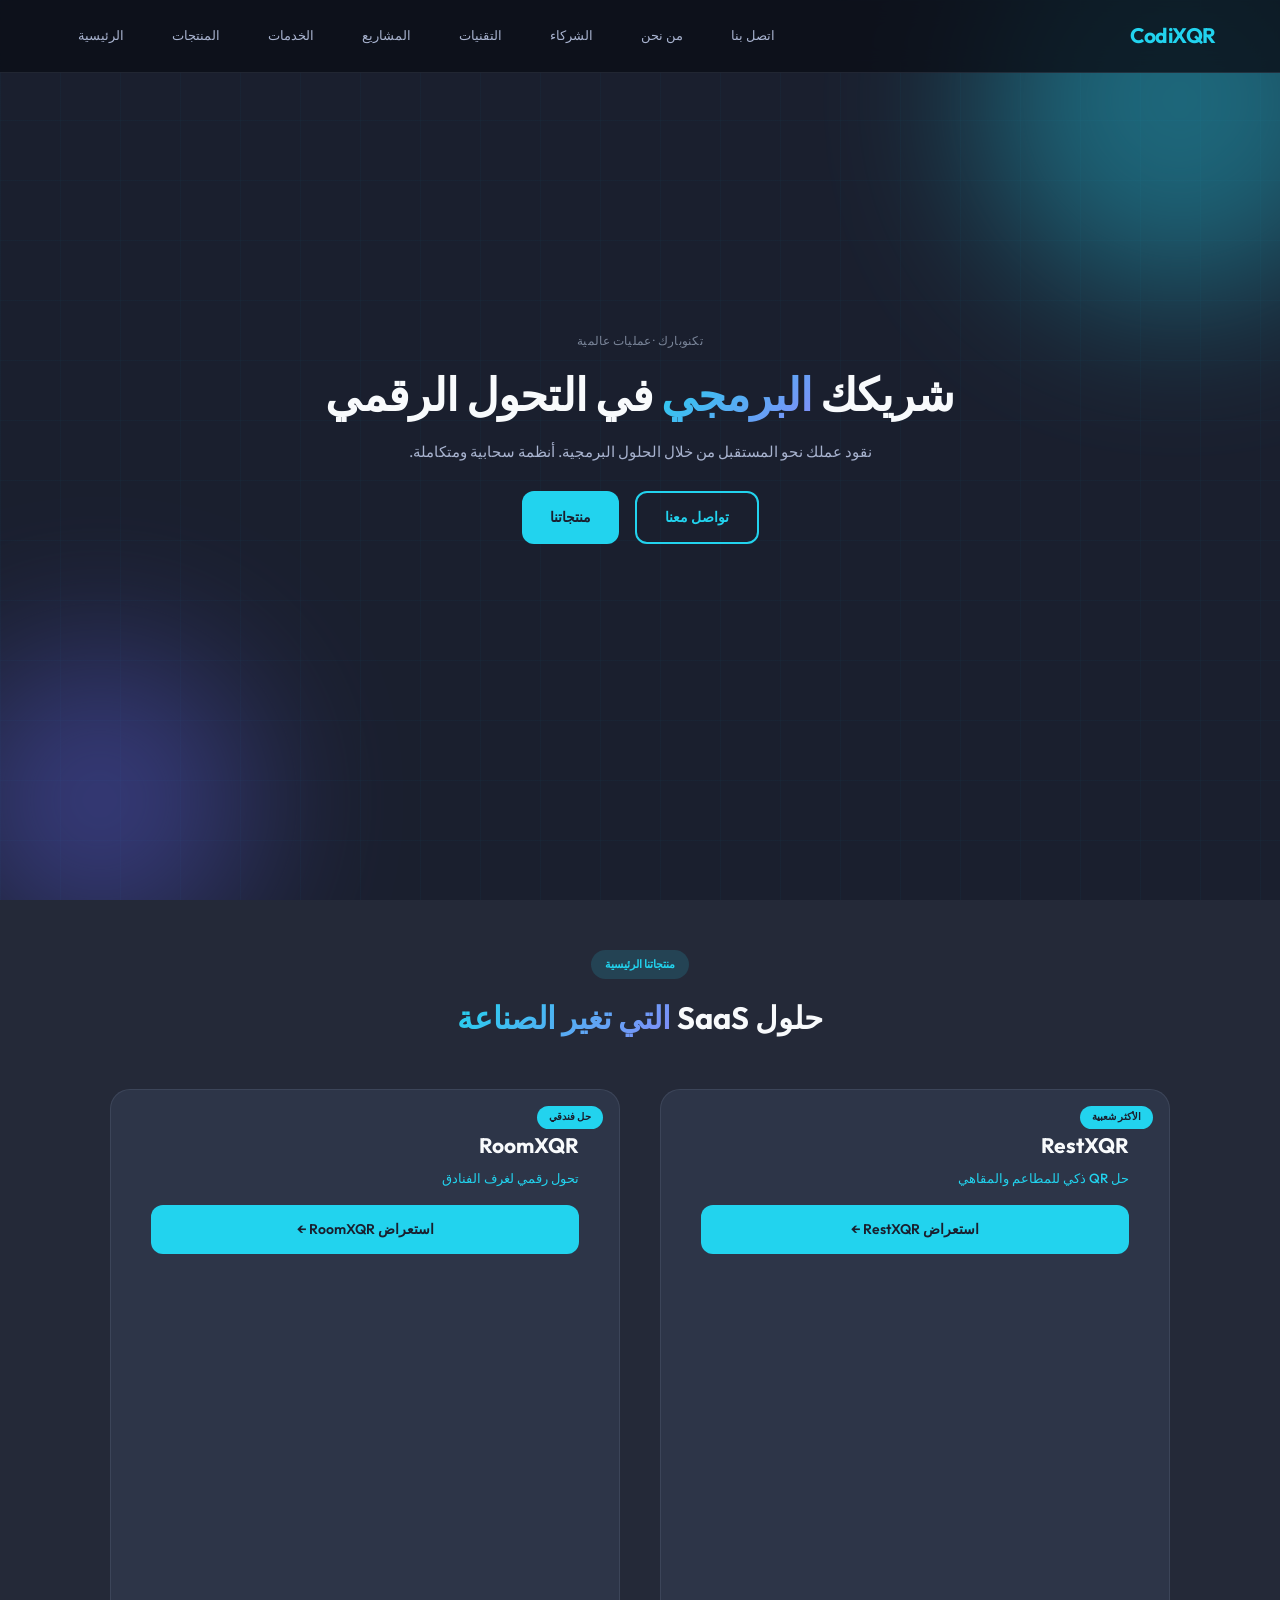
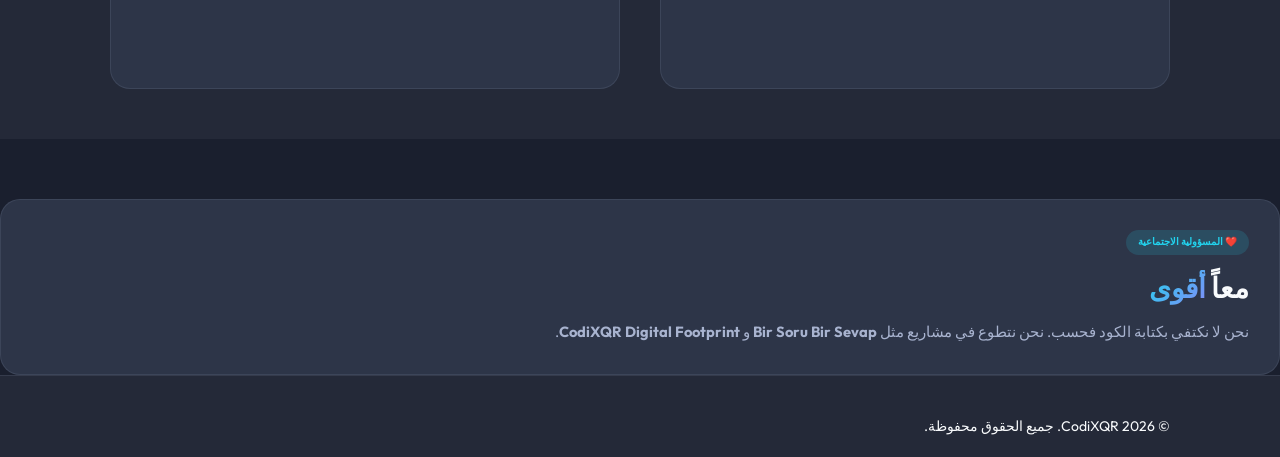
==== commit 8dff6064: "design: aggressive compaction of footer and section headers v1.3" ====
--- a/ar/index.html
+++ b/ar/index.html
@@ -8,7 +8,7 @@
     <title>CodiXQR | حلول البرمجيات والتحول الرقمي</title>
     <link rel="icon" type="image/png" href="../favicon.png">
     <link rel="apple-touch-icon" href="../favicon.png">
-    <link rel="stylesheet" href="../css/styles.css?v=1.1">
+    <link rel="stylesheet" href="../css/styles.css?v=1.3">
     <link rel="preconnect" href="https://fonts.googleapis.com">
     <link rel="preconnect" href="https://fonts.gstatic.com" crossorigin>
     <link
@@ -91,7 +91,8 @@
                 <div class="impact-main">
                     <h3>معاً <span class="highlight">أقوى</span></h3>
                     <p>نحن لا نكتفي بكتابة الكود فحسب. نحن نتطوع في مشاريع مثل <strong>Bir Soru Bir Sevap</strong> و
-                        <strong>CodiXQR Digital Footprint</strong>.</p>
+                        <strong>CodiXQR Digital Footprint</strong>.
+                    </p>
                 </div>
             </div>
         </div>
--- a/css/styles.css
+++ b/css/styles.css
@@ -823,8 +823,7 @@
     background: var(--bg-card);
     border: 1px solid var(--border);
     border-radius: var(--radius);
-    padding: 20px 16px;
-    /* Reduced from 32px 24px */
+    padding: 12px 10px;
     text-align: center;
     transition: var(--transition);
 }
@@ -836,22 +835,20 @@
 }
 
 .tech-icon {
-    font-size: 1.75rem;
-    /* Reduced from 2.5rem */
+    font-size: 1.4rem;
     display: block;
-    margin-bottom: 12px;
+    margin-bottom: 8px;
 }
 
 .tech-card h4 {
-    font-size: 0.95rem;
-    /* Reduced */
-    margin-bottom: 4px;
+    font-size: 0.85rem;
+    margin-bottom: 2px;
     font-weight: 600;
     color: var(--text-primary);
 }
 
 .tech-desc {
-    font-size: 0.8rem;
+    font-size: 0.72rem;
     color: var(--text-muted);
 }
 
@@ -1344,21 +1341,17 @@
 .footer {
     background: var(--bg-secondary);
     border-top: 1px solid var(--border);
-    padding: 80px 0 40px;
-}
-
-/* ===== Footer Redesign ===== */
-.footer {
-    background: var(--bg-secondary);
-    border-top: 1px solid var(--border);
-    padding: 100px 0 40px;
+    padding: 40px 0 20px;
+    /* Reduced from 100px 0 40px */
 }
 
 .footer-top {
     display: grid;
     grid-template-columns: 1.2fr 2fr;
-    gap: 80px;
-    margin-bottom: 80px;
+    gap: 40px;
+    /* Reduced from 80px */
+    margin-bottom: 32px;
+    /* Reduced from 80px */
 }
 
 .footer-brand-column {
@@ -1366,19 +1359,19 @@
 }
 
 .footer-logo {
-    font-size: 1.75rem;
+    font-size: 1.4rem;
     font-weight: 700;
     color: var(--accent);
-    margin-bottom: 24px;
-    letter-spacing: -0.02em;
+    margin-bottom: 12px;
+    letter-spacing: -0.01em;
     display: inline-block;
 }
 
 .footer-tagline {
-    font-size: 1rem;
-    color: var(--text-secondary);
-    line-height: 1.6;
-    margin-bottom: 32px;
+    font-size: 0.9rem;
+    color: var(--text-secondary);
+    line-height: 1.5;
+    margin-bottom: 16px;
 }
 
 .footer-social {
@@ -1416,10 +1409,10 @@
 }
 
 .footer-links-group h5 {
-    font-size: 1rem;
+    font-size: 0.85rem;
     font-weight: 700;
     color: var(--text-primary);
-    margin-bottom: 24px;
+    margin-bottom: 16px;
     text-transform: uppercase;
     letter-spacing: 0.05em;
 }
@@ -1656,17 +1649,15 @@
     }
 
     section {
-        padding: 40px 0;
+        padding: 24px 0;
     }
 
     .section-header h2 {
-        font-size: 1.6rem;
-        /* Reduced from 1.8rem */
+        font-size: 1.3rem;
     }
 
     .section-header {
-        margin-bottom: 24px;
-        /* Reduced padding */
+        margin-bottom: 12px;
     }
 
     .projects-grid {
@@ -1783,8 +1774,23 @@
     }
 
     .footer-nav-columns {
-        grid-template-columns: 1fr;
-        text-align: center;
+        grid-template-columns: repeat(3, 1fr);
+        /* 3 columns to save maximum space */
+        text-align: left;
+        gap: 12px;
+    }
+
+    .footer-links-group h5 {
+        font-size: 0.85rem;
+        margin-bottom: 12px;
+    }
+
+    .footer-links-group ul li {
+        margin-bottom: 6px;
+    }
+
+    .footer-links-group a {
+        font-size: 0.8rem;
     }
 
     .footer-bottom-content {
